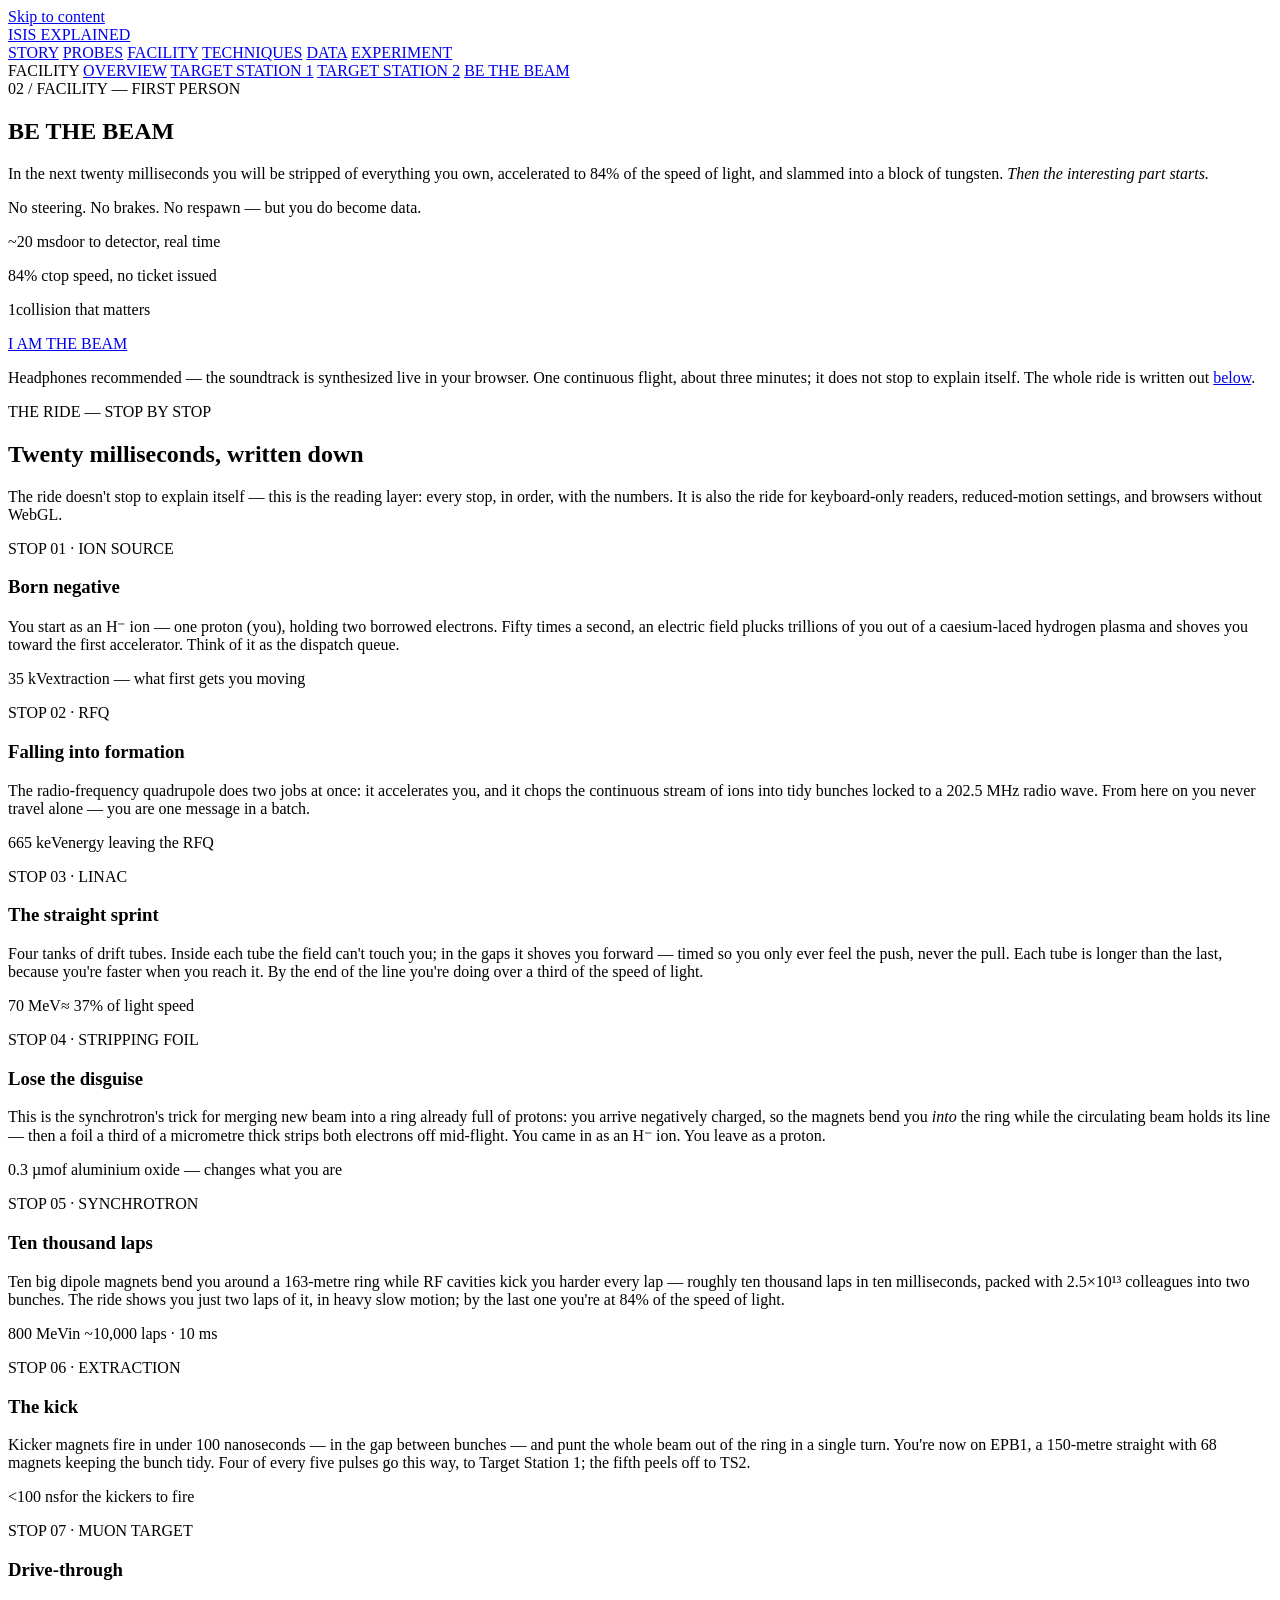
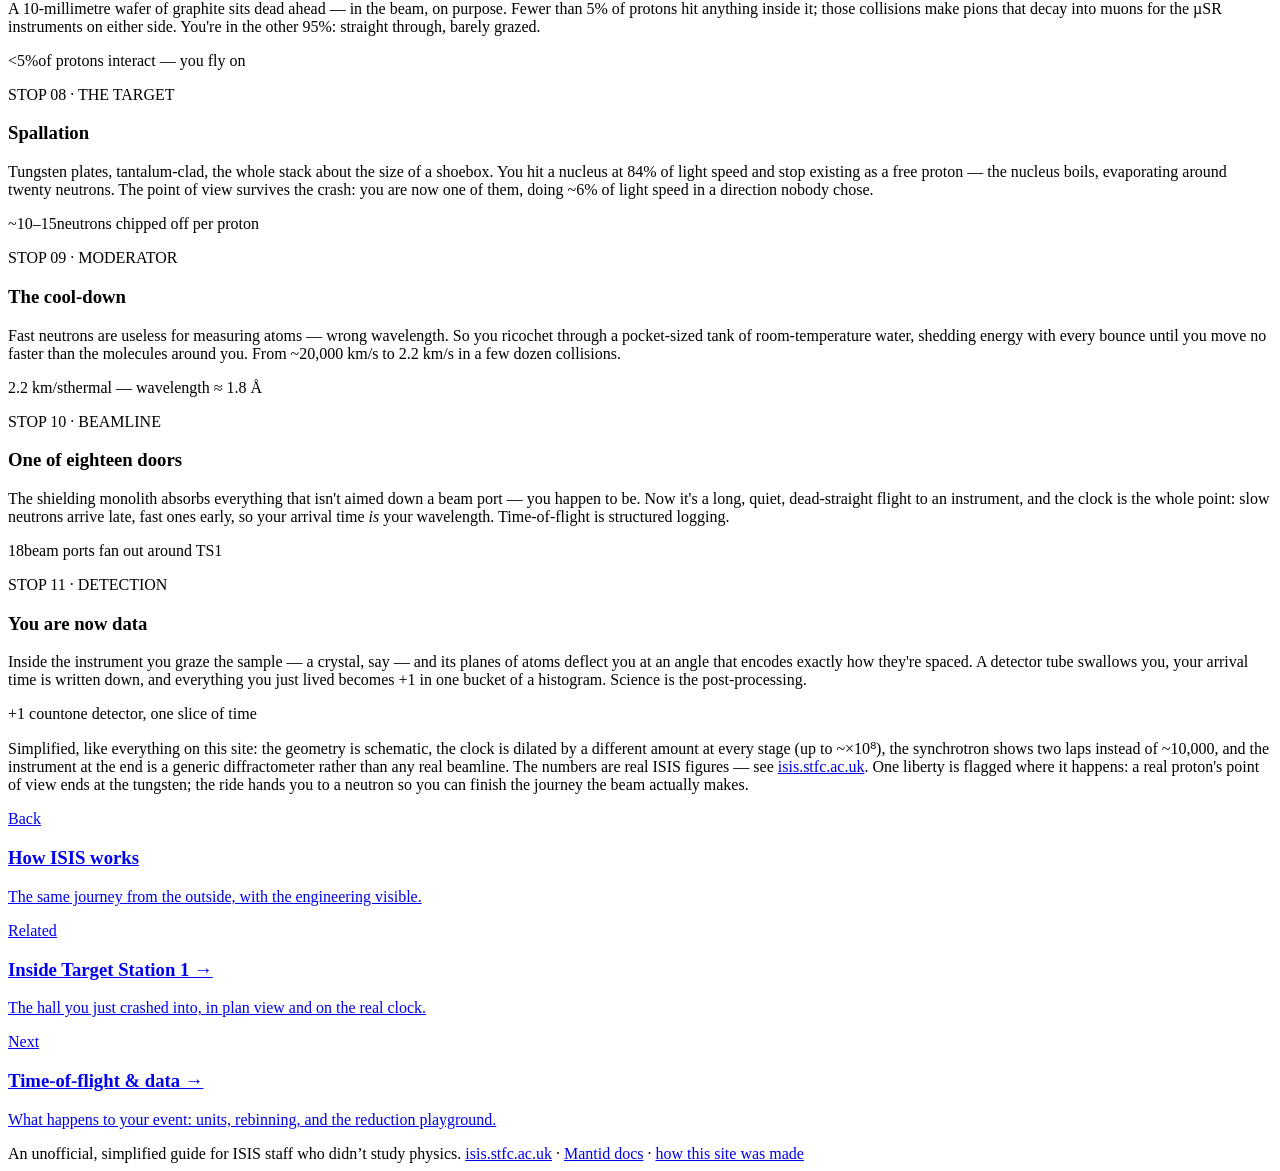
==== bethebeam.html @ 9e974361 "Fix physics accuracy issues raised in #1 Domain review from RichardWaiteSTFC in issue #1, plus a ful" ====
<!DOCTYPE html>
<html lang="en">
<head>
<meta charset="utf-8">
<meta name="viewport" content="width=device-width, initial-scale=1">
<title>BE THE BEAM — ISIS Explained</title>
<meta name="description" content="A first-person ride through ISIS: twenty milliseconds from a caesium-laced plasma to a timestamped detector event, seen from inside the beam. You don't steer. You are the beam.">
<link rel="icon" href="data:image/svg+xml,%3Csvg xmlns='http://www.w3.org/2000/svg' viewBox='0 0 16 16'%3E%3Ccircle cx='8' cy='8' r='6' fill='%23ff5d8f'/%3E%3C/svg%3E">
<link rel="preconnect" href="https://fonts.googleapis.com">
<link rel="preconnect" href="https://fonts.gstatic.com" crossorigin>
<link href="https://fonts.googleapis.com/css2?family=Fraunces:opsz,wght@9..144,400;9..144,550;9..144,650&family=Atkinson+Hyperlegible:wght@400;700&family=IBM+Plex+Mono:wght@400;600&display=swap" rel="stylesheet">
<link rel="stylesheet" href="css/tokens.css">
<link rel="stylesheet" href="css/base.css">
<link rel="stylesheet" href="css/components.css">
<link rel="stylesheet" href="css/bethebeam.css">
<script defer src="js/nav.js"></script>
<script defer src="js/synth.js"></script>
<script defer src="vendor/three.min.js"></script>
<script defer src="js/bethebeam-audio.js"></script>
<script defer src="js/bethebeam-scenes.js"></script>
<script defer src="js/bethebeam.js"></script>
</head>
<body class="btb-page">
<a class="skip-link" href="#main">Skip to content</a>
<header class="site-header">
  <div class="bar">
    <a class="site-title" href="index.html"><span class="pip" aria-hidden="true"></span>ISIS&nbsp;EXPLAINED</a>
    <nav class="site-nav" id="site-nav" aria-label="Site">
      <a href="index.html">STORY</a>
      <a href="probes.html">PROBES</a>
      <a href="facility.html">FACILITY</a>
      <a href="techniques.html">TECHNIQUES</a>
      <a href="data.html">DATA</a>
      <a href="experiment.html">EXPERIMENT</a>
    </nav>
  </div>
</header>
<main id="main">
  <nav class="subnav" aria-label="Facility sections">
    <span class="subnav-label">FACILITY</span>
    <a href="facility.html">OVERVIEW</a>
    <a href="ts1.html">TARGET STATION 1</a>
    <a href="ts2.html">TARGET STATION 2</a>
    <a href="bethebeam.html" aria-current="page">BE THE BEAM</a>
  </nav>

  <!-- ====================== LANDING ====================== -->
  <section class="btb-hero" aria-labelledby="btb-title">
    <div class="btb-hero-grid" aria-hidden="true"></div>
    <div class="btb-hero-beam" aria-hidden="true"></div>
    <div class="btb-hero-inner">
      <span class="kicker">02 / FACILITY — FIRST PERSON</span>
      <h1 id="btb-title" class="btb-title" data-text="BE THE BEAM">BE THE BEAM</h1>
      <p class="btb-lede">In the next twenty milliseconds you will be stripped of everything
        you own, accelerated to 84% of the speed of light, and slammed into a block of
        tungsten. <em>Then the interesting part starts.</em></p>
      <p class="btb-lede-sub">No steering. No brakes. No respawn — but you do become data.</p>

      <div class="btb-hero-stats" role="group" aria-label="Ride numbers">
        <p class="stat"><span class="num">~20 ms</span><span class="label">door to detector, real time</span></p>
        <p class="stat"><span class="num">84% c</span><span class="label">top speed, no ticket issued</span></p>
        <p class="stat"><span class="num">1</span><span class="label">collision that matters</span></p>
      </div>

      <div class="btb-hero-actions">
        <a id="btb-start" class="btn primary btb-cta" href="#storyboard">I AM THE BEAM</a>
        <button id="btb-start-quiet" class="btn ghost btb-cta-quiet" type="button" hidden>enter without sound</button>
      </div>
      <p class="btb-hero-note" id="btb-hero-note">Headphones recommended — the soundtrack is
        synthesized live in your browser. One continuous flight, about three minutes; it does
        not stop to explain itself. The whole ride is written out <a href="#storyboard">below</a>.</p>
    </div>
  </section>

  <!-- ====================== STORYBOARD / TRANSCRIPT ====================== -->
  <section id="storyboard" aria-labelledby="sb-h" class="btb-storyboard">
    <span class="kicker">THE RIDE — STOP BY STOP</span>
    <h2 id="sb-h">Twenty milliseconds, written down</h2>
    <p class="btb-sb-intro">The ride doesn't stop to explain itself — this is the reading
      layer: every stop, in order, with the numbers. It is also the ride for keyboard-only
      readers, reduced-motion settings, and browsers without WebGL.</p>

    <div class="btb-sb-grid">
      <article class="panel sb-stop" id="sb-1">
        <span class="kicker">STOP 01 · ION SOURCE</span>
        <h3>Born negative</h3>
        <p>You start as an H⁻ ion — one proton (you), holding two borrowed electrons. Fifty
          times a second, an electric field plucks trillions of you out of a caesium-laced
          hydrogen plasma and shoves you toward the first accelerator. Think of it as the
          dispatch queue.</p>
        <p class="stat"><span class="num">35 kV</span><span class="label">extraction — what first gets you moving</span></p>
      </article>

      <article class="panel sb-stop" id="sb-2">
        <span class="kicker">STOP 02 · RFQ</span>
        <h3>Falling into formation</h3>
        <p>The radio-frequency quadrupole does two jobs at once: it accelerates you, and it
          chops the continuous stream of ions into tidy bunches locked to a 202.5 MHz radio
          wave. From here on you never travel alone — you are one message in a batch.</p>
        <p class="stat"><span class="num">665 keV</span><span class="label">energy leaving the RFQ</span></p>
      </article>

      <article class="panel sb-stop" id="sb-3">
        <span class="kicker">STOP 03 · LINAC</span>
        <h3>The straight sprint</h3>
        <p>Four tanks of drift tubes. Inside each tube the field can't touch you; in the gaps
          it shoves you forward — timed so you only ever feel the push, never the pull. Each
          tube is longer than the last, because you're faster when you reach it. By the end of
          the line you're doing over a third of the speed of light.</p>
        <p class="stat"><span class="num">70 MeV</span><span class="label">≈ 37% of light speed</span></p>
      </article>

      <article class="panel sb-stop" id="sb-4">
        <span class="kicker">STOP 04 · STRIPPING FOIL</span>
        <h3>Lose the disguise</h3>
        <p>This is the synchrotron's trick for merging new beam into a ring already full of
          protons: you arrive negatively charged, so the magnets bend you <em>into</em> the ring
          while the circulating beam holds its line — then a foil a third of a micrometre thick
          strips both electrons off mid-flight. You came in as an H⁻ ion. You leave as a proton.</p>
        <p class="stat"><span class="num">0.3 µm</span><span class="label">of aluminium oxide — changes what you are</span></p>
      </article>

      <article class="panel sb-stop" id="sb-5">
        <span class="kicker">STOP 05 · SYNCHROTRON</span>
        <h3>Ten thousand laps</h3>
        <p>Ten big dipole magnets bend you around a 163-metre ring while RF cavities kick you
          harder every lap — roughly ten thousand laps in ten milliseconds, packed with 2.5×10¹³
          colleagues into two bunches. The ride shows you just two laps of it, in heavy slow
          motion; by the last one you're at 84% of the speed of light.</p>
        <p class="stat"><span class="num">800 MeV</span><span class="label">in ~10,000 laps · 10 ms</span></p>
      </article>

      <article class="panel sb-stop" id="sb-6">
        <span class="kicker">STOP 06 · EXTRACTION</span>
        <h3>The kick</h3>
        <p>Kicker magnets fire in under 100 nanoseconds — in the gap between bunches — and
          punt the whole beam out of the ring in a single turn. You're now on EPB1, a 150-metre
          straight with 68 magnets keeping the bunch tidy. Four of every five pulses go this
          way, to Target Station 1; the fifth peels off to TS2.</p>
        <p class="stat"><span class="num">&lt;100 ns</span><span class="label">for the kickers to fire</span></p>
      </article>

      <article class="panel sb-stop" id="sb-7">
        <span class="kicker">STOP 07 · MUON TARGET</span>
        <h3>Drive-through</h3>
        <p>A 10-millimetre wafer of graphite sits dead ahead — in the beam, on purpose. Fewer
          than 5% of protons hit anything inside it; those collisions make pions that decay
          into muons for the µSR instruments on either side. You're in the other 95%: straight
          through, barely grazed.</p>
        <p class="stat"><span class="num">&lt;5%</span><span class="label">of protons interact — you fly on</span></p>
      </article>

      <article class="panel sb-stop" id="sb-8">
        <span class="kicker">STOP 08 · THE TARGET</span>
        <h3>Spallation</h3>
        <p>Tungsten plates, tantalum-clad, the whole stack about the size of a shoebox. You hit
          a nucleus at 84% of light speed and stop existing as a free proton — the nucleus
          boils, evaporating around twenty neutrons. The point of view survives the crash:
          you are now one of them, doing ~6% of light speed in a direction nobody chose.</p>
        <p class="stat"><span class="num">~10–15</span><span class="label">neutrons chipped off per proton</span></p>
      </article>

      <article class="panel sb-stop" id="sb-9">
        <span class="kicker">STOP 09 · MODERATOR</span>
        <h3>The cool-down</h3>
        <p>Fast neutrons are useless for measuring atoms — wrong wavelength. So you ricochet
          through a pocket-sized tank of room-temperature water, shedding energy with every
          bounce until you move no faster than the molecules around you. From ~20,000 km/s to
          2.2 km/s in a few dozen collisions.</p>
        <p class="stat"><span class="num">2.2 km/s</span><span class="label">thermal — wavelength ≈ 1.8 Å</span></p>
      </article>

      <article class="panel sb-stop" id="sb-10">
        <span class="kicker">STOP 10 · BEAMLINE</span>
        <h3>One of eighteen doors</h3>
        <p>The shielding monolith absorbs everything that isn't aimed down a beam port — you
          happen to be. Now it's a long, quiet, dead-straight flight to an instrument, and the
          clock is the whole point: slow neutrons arrive late, fast ones early, so your arrival
          time <em>is</em> your wavelength. Time-of-flight is structured logging.</p>
        <p class="stat"><span class="num">18</span><span class="label">beam ports fan out around TS1</span></p>
      </article>

      <article class="panel sb-stop" id="sb-11">
        <span class="kicker">STOP 11 · DETECTION</span>
        <h3>You are now data</h3>
        <p>Inside the instrument you graze the sample — a crystal, say — and its planes of
          atoms deflect you at an angle that encodes exactly how they're spaced. A detector
          tube swallows you, your arrival time is written down, and everything you just lived
          becomes +1 in one bucket of a histogram. Science is the post-processing.</p>
        <p class="stat"><span class="num">+1 count</span><span class="label">one detector, one slice of time</span></p>
      </article>
    </div>

    <p class="footnote">Simplified, like everything on this site: the geometry is schematic,
      the clock is dilated by a different amount at every stage (up to ~×10⁸), the synchrotron
      shows two laps instead of ~10,000, and the instrument at the end is a generic
      diffractometer rather than any real beamline. The numbers are real ISIS figures — see
      <a href="https://www.isis.stfc.ac.uk/" rel="external">isis.stfc.ac.uk</a>. One liberty is
      flagged where it happens: a real proton's point of view ends at the tungsten; the ride
      hands you to a neutron so you can finish the journey the beam actually makes.</p>
  </section>

  <nav class="card-grid" aria-label="Continue exploring" style="margin-top: var(--sp-6)">
    <a class="cta-card" href="facility.html"><span class="kicker">Back</span><h3>How ISIS works</h3><p>The same journey from the outside, with the engineering visible.</p></a>
    <a class="cta-card" href="ts1.html"><span class="kicker">Related</span><h3>Inside Target Station 1 →</h3><p>The hall you just crashed into, in plan view and on the real clock.</p></a>
    <a class="cta-card" href="data.html"><span class="kicker">Next</span><h3>Time-of-flight &amp; data →</h3><p>What happens to your event: units, rebinning, and the reduction playground.</p></a>
  </nav>
</main>

<!-- ====================== RIDE OVERLAY (JS only) ======================
     Lives outside <main> on purpose: main { z-index: 1 } creates a stacking
     context that would trap the overlay below the sticky site header. -->
<div id="btb-overlay" class="btb-overlay" role="dialog" aria-modal="true" aria-label="BE THE BEAM — first-person ride" tabindex="-1" hidden>
  <canvas id="btb-canvas" role="img" aria-label="First-person animated view from inside the ISIS beam. Each stop is described in the panel that follows it; the same stop descriptions appear in the storyboard on the page."></canvas>
  <div class="btb-flash" id="btb-flash" aria-hidden="true"></div>
  <div class="btb-vignette" id="btb-vignette" aria-hidden="true"></div>

  <div class="btb-hud">
    <div class="btb-hud-top">
      <p class="btb-loc" id="btb-loc" aria-live="polite"></p>
      <div class="btb-hud-buttons">
        <button class="btn ghost btb-hud-btn" id="btb-mute" type="button" aria-pressed="false">MUTE</button>
        <button class="btn ghost btb-hud-btn" id="btb-exit" type="button">EXIT&nbsp;<span aria-hidden="true">[ESC]</span></button>
      </div>
    </div>

    <p class="btb-sub" id="btb-sub" aria-hidden="true"></p>

    <div class="btb-hud-bottom">
      <div class="btb-readouts" aria-hidden="true">
        <span class="btb-ro">YOU <b id="ro-you">H⁻</b></span>
        <span class="btb-ro">ENERGY <b id="ro-energy">—</b></span>
        <span class="btb-ro btb-ro-speed">SPEED <b id="ro-speed">—</b>
          <span class="btb-speedbar"><span id="ro-speedfill"></span></span></span>
        <span class="btb-ro">CLOCK <b id="ro-clock">0.0 µs</b></span>
        <span class="btb-ro" id="ro-extra-wrap" hidden>LAP <b id="ro-extra">—</b></span>
      </div>
      <nav class="btb-rail" id="btb-rail" aria-label="Ride stops"></nav>
      <p class="btb-keys" aria-hidden="true">SPACE pause · ← → skip stops · M mute</p>
    </div>
  </div>

  <!-- minimap: the facility.html plan, miniaturized — decorative; the
       location label above is the accessible position readout -->
  <div class="btb-map" aria-hidden="true">
    <span class="btb-map-title">YOU ARE HERE</span>
    <svg viewBox="0 0 220 150">
      <path class="bm-route" d="M8,118 H78 L85.6,88.4"/>
      <circle class="bm-route" cx="104" cy="70" r="26"/>
      <path class="bm-route" d="M130,70 H186"/>
      <path class="bm-route bm-dim" d="M150,70 L168,104"/>
      <rect class="bm-block bm-dim" x="160" y="104" width="20" height="13"/>
      <rect class="bm-block" x="186" y="60" width="20" height="20"/>
      <path class="bm-route" d="M196,80 L213,100"/>
      <path class="bm-route" d="M213,100 L217.5,100.8"/>
      <circle class="bm-poi" cx="160" cy="70" r="2"/>
      <circle class="bm-poi bm-poi-det" cx="217.5" cy="100.8" r="2.4"/>
      <text x="8" y="131">SOURCE</text>
      <text x="48" y="131">LINAC</text>
      <text x="104" y="73" text-anchor="middle">RING</text>
      <text x="160" y="62" text-anchor="middle">µ</text>
      <text x="196" y="55" text-anchor="middle">TS1</text>
      <text class="bm-dim" x="170" y="128" text-anchor="middle">TS2</text>
      <text x="213" y="114" text-anchor="end">DETECTOR</text>
      <circle id="bm-halo" cx="8" cy="118" r="6"/>
      <circle id="bm-dot" cx="8" cy="118" r="2.4"/>
    </svg>
  </div>

  <div class="btb-end" id="btb-end" hidden>
    <div class="btb-term" role="group" aria-label="Your detector event">
      <p class="btb-term-line">ISIS · TS1 · beamline N5 · run 51440</p>
      <p class="btb-term-line btb-term-event" id="btb-term-event"></p>
      <p class="btb-term-line btb-term-note">// you are one event among ~5×10¹⁴ neutrons made in this
        pulse alone. every dot in every spectrum lived this ride.</p>
    </div>
    <div class="btb-end-actions">
      <button class="btn primary" id="btb-again" type="button">RIDE AGAIN</button>
      <a class="btn" href="data.html">WHAT HAPPENS TO YOUR EVENT →</a>
      <button class="btn ghost" id="btb-end-exit" type="button">BACK TO THE PAGE</button>
    </div>
  </div>
</div>

<footer class="site-footer">
  <div class="bar">
    <span>An unofficial, simplified guide for ISIS staff who didn’t study physics.</span>
    <span><a href="https://www.isis.stfc.ac.uk/" rel="external">isis.stfc.ac.uk</a> · <a href="https://docs.mantidproject.org/nightly/" rel="external">Mantid docs</a> · <a href="how.html">how this site was made</a></span>
  </div>
</footer>
</body>
</html>
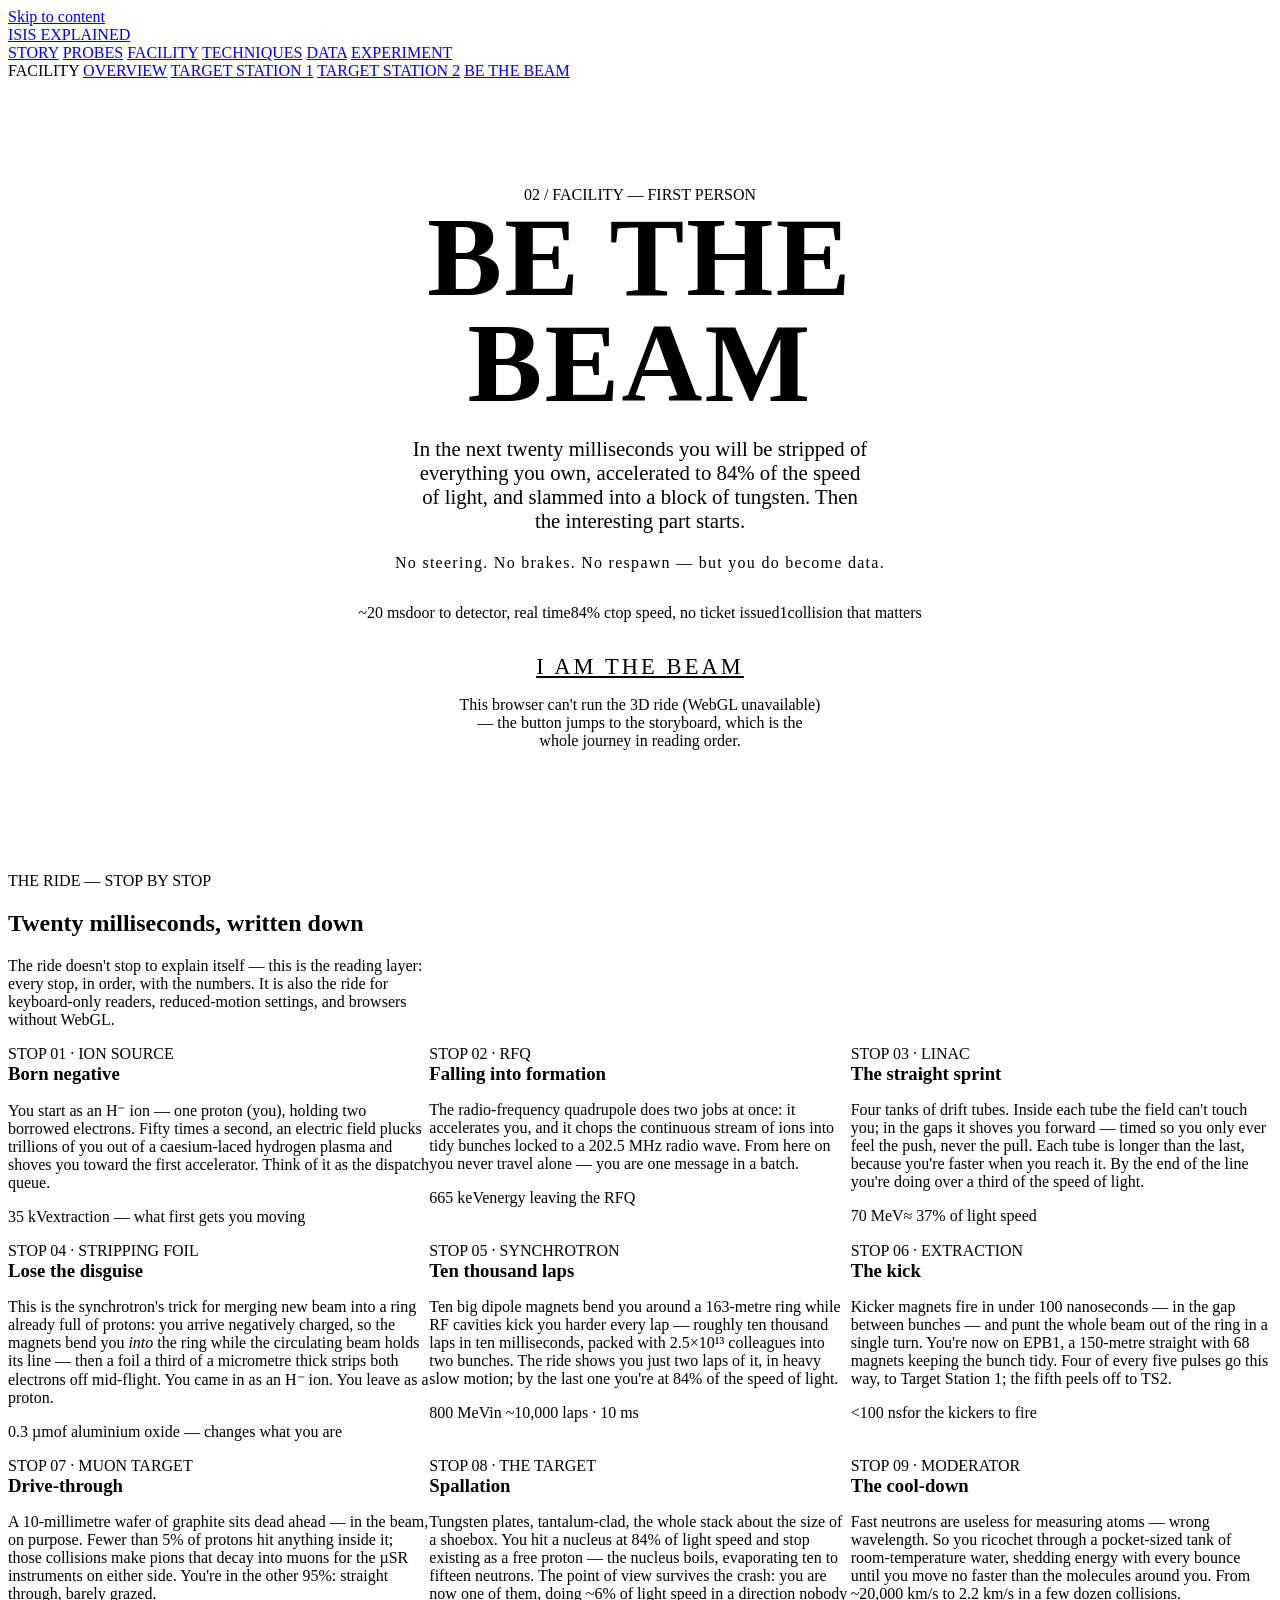
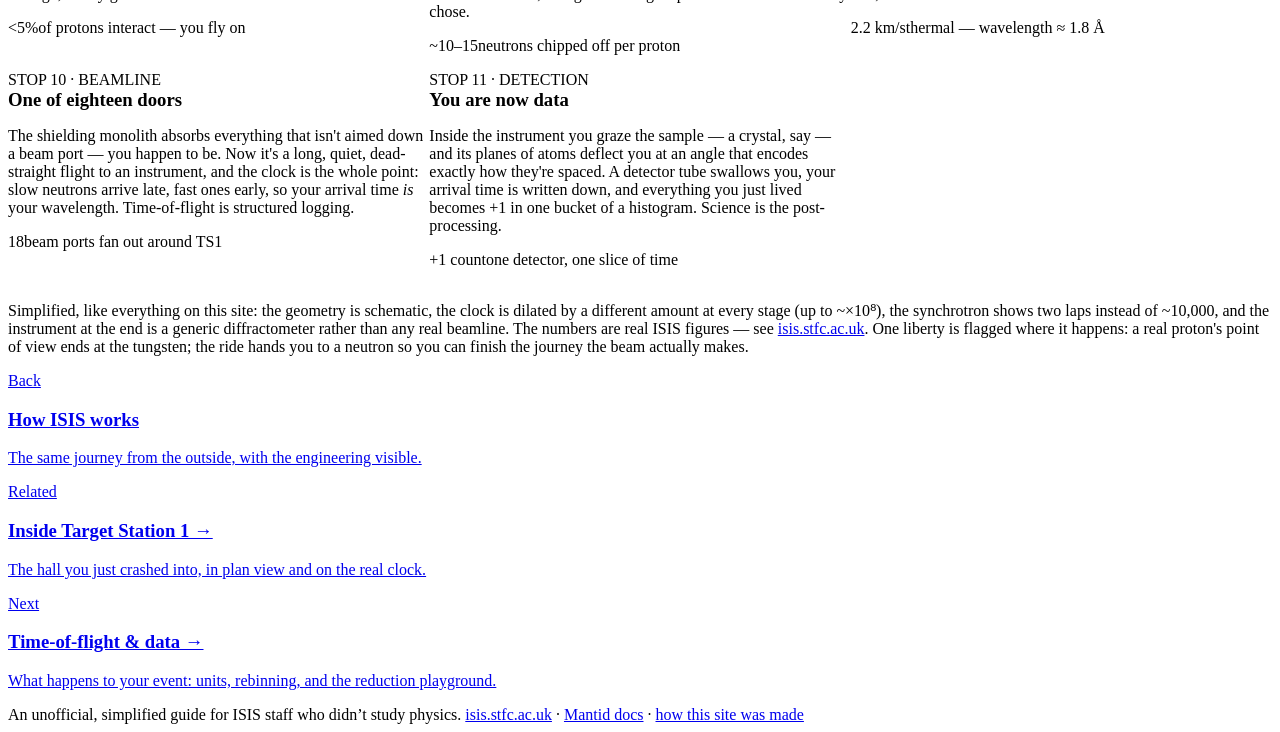
==== commit cf3cfc19: "BE THE BEAM: fix boundary flips, backward dissolves, whips + readability Instrumented lookAt in-brow" ====
--- a/bethebeam.html
+++ b/bethebeam.html
@@ -155,7 +155,7 @@
         <h3>Spallation</h3>
         <p>Tungsten plates, tantalum-clad, the whole stack about the size of a shoebox. You hit
           a nucleus at 84% of light speed and stop existing as a free proton — the nucleus
-          boils, evaporating around twenty neutrons. The point of view survives the crash:
+          boils, evaporating ten to fifteen neutrons. The point of view survives the crash:
           you are now one of them, doing ~6% of light speed in a direction nobody chose.</p>
         <p class="stat"><span class="num">~10–15</span><span class="label">neutrons chipped off per proton</span></p>
       </article>
@@ -271,7 +271,7 @@
     <div class="btb-term" role="group" aria-label="Your detector event">
       <p class="btb-term-line">ISIS · TS1 · beamline N5 · run 51440</p>
       <p class="btb-term-line btb-term-event" id="btb-term-event"></p>
-      <p class="btb-term-line btb-term-note">// you are one event among ~5×10¹⁴ neutrons made in this
+      <p class="btb-term-line btb-term-note">// you are one event among ~4×10¹⁴ neutrons made in this
         pulse alone. every dot in every spectrum lived this ride.</p>
     </div>
     <div class="btb-end-actions">
--- a/css/bethebeam.css
+++ b/css/bethebeam.css
@@ -0,0 +1,466 @@
+/* BE THE BEAM — page-scoped styles (bethebeam.html only).
+   Cyberpunk read on the existing control-room palette: proton pink × neutron
+   cyan neon, mono display type, a framed "containment field" hero, and the
+   full-viewport ride overlay (HUD, chapter card, progress rail, end terminal).
+   All decorative motion is gated behind prefers-reduced-motion. */
+
+/* ====================== LANDING ====================== */
+
+.btb-hero {
+  position: relative;
+  overflow: hidden;
+  min-height: min(88svh, 56rem);
+  display: grid;
+  place-items: center;
+  text-align: center;
+  padding: var(--sp-5) var(--sp-3);
+  border: 1px solid var(--line);
+  border-radius: var(--radius-lg);
+  background:
+    radial-gradient(60rem 30rem at 50% 120%, color-mix(in oklab, var(--proton) 14%, transparent), transparent 70%),
+    radial-gradient(50rem 26rem at 50% -30%, color-mix(in oklab, var(--neutron) 12%, transparent), transparent 70%),
+    var(--bg-deep);
+}
+/* corner brackets, same grammar as .figure-frame */
+.btb-hero::before, .btb-hero::after {
+  content: "";
+  position: absolute;
+  width: 22px; height: 22px;
+  border: 0 solid var(--proton);
+  opacity: 0.9;
+}
+.btb-hero::before { top: -1px; left: -1px; border-width: 2px 0 0 2px; }
+.btb-hero::after { bottom: -1px; right: -1px; border-width: 0 2px 2px 0; }
+
+.btb-hero-grid {
+  position: absolute; inset: 0;
+  background-image:
+    linear-gradient(var(--line) 1px, transparent 1px),
+    linear-gradient(90deg, var(--line) 1px, transparent 1px);
+  background-size: 44px 44px;
+  opacity: 0.28;
+  -webkit-mask-image: radial-gradient(70% 70% at 50% 50%, #000 30%, transparent 100%);
+  mask-image: radial-gradient(70% 70% at 50% 50%, #000 30%, transparent 100%);
+}
+.btb-hero-beam {
+  position: absolute;
+  left: 0; right: 0; top: 58%;
+  height: 2px;
+  background: linear-gradient(90deg, transparent, var(--proton) 18%, var(--proton) 82%, transparent);
+  opacity: 0.5;
+  box-shadow: 0 0 14px color-mix(in oklab, var(--proton) 55%, transparent);
+}
+.btb-hero-beam::after {
+  content: "";
+  position: absolute;
+  top: -3px; left: -12%;
+  width: 9rem; height: 8px;
+  border-radius: 999px;
+  background: radial-gradient(closest-side, #fff, var(--proton) 45%, transparent);
+  filter: blur(1px);
+  opacity: 0;
+}
+@media (prefers-reduced-motion: no-preference) {
+  .btb-hero-beam::after { animation: btb-pulse-fly 3.4s cubic-bezier(0.6, 0, 0.9, 1) infinite; }
+  @keyframes btb-pulse-fly {
+    0% { left: -12%; opacity: 0; }
+    8% { opacity: 1; }
+    92% { opacity: 1; }
+    100% { left: 104%; opacity: 0; }
+  }
+}
+
+.btb-hero-inner { position: relative; max-width: 50rem; }
+.btb-hero-inner > .kicker { color: var(--proton); }
+
+.btb-title {
+  font-family: var(--font-mono);
+  font-weight: 600;
+  font-size: clamp(2.5rem, 1rem + 9vw, 7rem);
+  line-height: 0.95;
+  letter-spacing: 0.02em;
+  margin-block: var(--sp-3);
+  color: var(--text-100);
+  text-shadow:
+    0 0 22px color-mix(in oklab, var(--proton) 55%, transparent),
+    0 0 60px color-mix(in oklab, var(--proton) 30%, transparent);
+}
+/* chromatic-split glitch — decorative only */
+@media (prefers-reduced-motion: no-preference) {
+  .btb-title { position: relative; }
+  .btb-title::before, .btb-title::after {
+    content: attr(data-text);
+    position: absolute;
+    inset: 0;
+    pointer-events: none;
+    opacity: 0;
+    text-shadow: none;
+  }
+  .btb-title::before { color: var(--neutron); animation: btb-glitch-a 5.2s steps(1) infinite; }
+  .btb-title::after { color: var(--proton); animation: btb-glitch-b 5.2s steps(1) infinite; }
+  @keyframes btb-glitch-a {
+    0%, 92.4% { opacity: 0; transform: none; clip-path: none; }
+    92.5% { opacity: 0.85; transform: translate(-4px, 2px); clip-path: inset(12% 0 58% 0); }
+    93.6% { opacity: 0.85; transform: translate(3px, -1px); clip-path: inset(62% 0 8% 0); }
+    94.8%, 100% { opacity: 0; transform: none; clip-path: none; }
+  }
+  @keyframes btb-glitch-b {
+    0%, 92.4% { opacity: 0; transform: none; clip-path: none; }
+    92.5% { opacity: 0.85; transform: translate(4px, -2px); clip-path: inset(55% 0 18% 0); }
+    93.6% { opacity: 0.85; transform: translate(-3px, 1px); clip-path: inset(4% 0 72% 0); }
+    94.8%, 100% { opacity: 0; transform: none; clip-path: none; }
+  }
+}
+
+.btb-lede {
+  font-size: clamp(1.05rem, 0.95rem + 0.6vw, 1.3rem);
+  color: var(--text-300);
+  max-width: 44ch;
+  margin-inline: auto;
+}
+.btb-lede em { color: var(--text-100); font-style: normal; border-bottom: 1px solid var(--proton); }
+.btb-lede-sub {
+  margin-top: var(--sp-2);
+  font-family: var(--font-mono);
+  font-size: var(--fs-small);
+  letter-spacing: 0.08em;
+  color: var(--text-500);
+}
+
+.btb-hero-stats {
+  display: flex;
+  flex-wrap: wrap;
+  justify-content: center;
+  gap: var(--sp-2) var(--sp-5);
+  margin-block: var(--sp-4);
+}
+
+.btb-hero-actions {
+  display: flex;
+  flex-direction: column;
+  align-items: center;
+  gap: var(--sp-2);
+}
+.btb-cta {
+  font-family: var(--font-mono);
+  font-size: clamp(1.05rem, 0.9rem + 1vw, 1.4rem);
+  letter-spacing: 0.14em;
+  padding: 1rem 2.6rem;
+  background: var(--proton);
+  border-color: var(--proton);
+  color: var(--ink-950);
+  box-shadow:
+    0 0 24px color-mix(in oklab, var(--proton) 45%, transparent),
+    0 0 80px color-mix(in oklab, var(--proton) 22%, transparent);
+}
+.btb-cta:hover {
+  background: color-mix(in oklab, var(--proton) 80%, #fff);
+  border-color: color-mix(in oklab, var(--proton) 80%, #fff);
+  color: var(--ink-950);
+}
+.btb-cta-quiet { font-family: var(--font-mono); font-size: var(--fs-tiny); letter-spacing: 0.12em; }
+.btb-hero-note {
+  margin-top: var(--sp-3);
+  font-size: var(--fs-tiny);
+  color: var(--text-500);
+  max-width: 46ch;
+  margin-inline: auto;
+}
+
+/* ====================== RIDE OVERLAY ====================== */
+
+.btb-overlay {
+  position: fixed;
+  inset: 0;
+  z-index: 80;
+  background: #02040a;
+}
+/* author display rules (grid, etc.) must never resurrect [hidden] elements */
+.btb-overlay[hidden], .btb-overlay [hidden] { display: none !important; }
+.btb-overlay canvas {
+  position: absolute;
+  inset: 0;
+  width: 100%;
+  height: 100%;
+}
+.btb-flash {
+  position: absolute; inset: 0;
+  background: #fff;
+  opacity: 0;
+  pointer-events: none;
+  transition: opacity 0.8s ease-out;
+}
+.btb-flash.now { transition: none; }
+.btb-vignette {
+  position: absolute; inset: 0;
+  pointer-events: none;
+  background: radial-gradient(120% 90% at 50% 50%, transparent 55%, var(--btb-tint, transparent) 130%);
+  opacity: 0.6;
+  /* tint switches are instant by design — they happen behind a white flash */
+  transition: opacity 1s linear;
+}
+.btb-overlay:focus { outline: none; }  /* programmatic focus target (tabindex="-1") only */
+
+.btb-hud {
+  position: absolute;
+  inset: 0;
+  display: flex;
+  flex-direction: column;
+  padding: var(--sp-3);
+  pointer-events: none;
+  font-family: var(--font-mono);
+}
+.btb-hud button, .btb-rail { pointer-events: auto; }
+
+.btb-hud-top {
+  display: flex;
+  justify-content: space-between;
+  align-items: flex-start;
+  gap: var(--sp-2);
+}
+.btb-loc {
+  font-size: var(--fs-small);
+  letter-spacing: 0.16em;
+  color: var(--text-100);
+  text-shadow: 0 0 12px color-mix(in oklab, var(--neutron) 50%, transparent);
+  padding-top: 0.4rem;
+}
+.btb-hud-buttons { display: flex; gap: var(--sp-1); }
+.btb-hud-btn {
+  font-size: var(--fs-tiny);
+  letter-spacing: 0.1em;
+  min-block-size: 44px;
+  background: color-mix(in oklab, var(--ink-900) 65%, transparent);
+  backdrop-filter: blur(6px);
+}
+#btb-mute[aria-pressed="true"] {
+  color: var(--proton);
+  border-color: var(--proton);
+  text-decoration: line-through;
+}
+
+.btb-sub {
+  margin-top: auto;
+  max-width: none;   /* base.css caps p at 62ch, which would pin the strip left */
+  text-align: center;
+  font-size: clamp(0.95rem, 0.85rem + 0.45vw, 1.2rem);
+  letter-spacing: 0.1em;
+  color: var(--text-100);
+  text-shadow:
+    0 1px 3px rgb(0 0 0 / 0.95),
+    0 0 12px rgb(0 0 0 / 0.9),
+    0 0 28px rgb(0 0 0 / 0.7);
+  min-height: 1.4em;
+  opacity: 0;
+  transition: opacity 0.5s ease;
+  padding-inline: var(--sp-3);
+}
+.btb-sub.show { opacity: 1; }
+
+.btb-hud-bottom {
+  margin-top: var(--sp-2);
+  display: grid;
+  gap: var(--sp-2);
+  justify-items: center;
+}
+.btb-readouts {
+  display: flex;
+  flex-wrap: wrap;
+  justify-content: center;
+  gap: var(--sp-1) var(--sp-3);
+  font-size: var(--fs-tiny);
+  letter-spacing: 0.1em;
+  color: var(--text-500);
+  background: color-mix(in oklab, var(--ink-900) 65%, transparent);
+  backdrop-filter: blur(6px);
+  border-radius: 999px;
+  padding: 0.35rem 1.1rem;
+}
+.btb-readouts b {
+  color: var(--text-100);
+  font-weight: 600;
+  font-variant-numeric: tabular-nums;
+  display: inline-block;
+  min-width: 7.5ch;
+  text-align: left;
+  margin-left: 0.5ch;
+}
+.btb-ro-speed { display: inline-flex; align-items: center; }
+.btb-speedbar {
+  inline-size: 8rem;
+  block-size: 4px;
+  margin-left: 0.75ch;
+  border-radius: 999px;
+  background: var(--ink-700);
+  overflow: hidden;
+}
+.btb-speedbar > span {
+  display: block;
+  block-size: 100%;
+  inline-size: 0%;
+  background: linear-gradient(90deg, var(--neutron), var(--proton));
+  box-shadow: 0 0 8px color-mix(in oklab, var(--proton) 60%, transparent);
+}
+
+.btb-rail {
+  display: flex;
+  align-items: center;
+  gap: 0.1rem;
+  background: color-mix(in oklab, var(--ink-900) 55%, transparent);
+  border: 1px solid var(--line);
+  border-radius: 999px;
+  padding-inline: var(--sp-1);
+  backdrop-filter: blur(6px);
+}
+.btb-rail button {
+  background: none;
+  border: 0;
+  cursor: pointer;
+  color: var(--text-500);
+  font-family: var(--font-mono);
+  font-size: var(--fs-tiny);
+  min-inline-size: 44px;
+  min-block-size: 44px;
+  display: grid;
+  place-items: center;
+}
+.btb-rail .btb-dot::before {
+  content: "";
+  inline-size: 9px;
+  block-size: 9px;
+  border-radius: 50%;
+  border: 1px solid var(--line-bright);
+  background: transparent;
+  transition: background-color 0.2s ease, box-shadow 0.2s ease;
+}
+.btb-rail .btb-dot.done::before { background: var(--text-500); border-color: var(--text-500); }
+.btb-rail .btb-dot[aria-current="step"]::before {
+  background: var(--proton);
+  border-color: var(--proton);
+  box-shadow: 0 0 10px var(--proton);
+}
+.btb-rail .btb-dot:hover::before,
+.btb-rail .btb-dot:focus-visible::before { border-color: var(--text-100); }
+.btb-rail .btb-rail-count { padding-inline: var(--sp-1); color: var(--text-300); letter-spacing: 0.1em; }
+.btb-rail .btb-rail-step { color: var(--text-300); }
+.btb-rail .btb-rail-step:hover, .btb-rail .btb-rail-step:focus-visible { color: var(--text-100); }
+
+.btb-keys {
+  font-size: var(--fs-tiny);
+  letter-spacing: 0.08em;
+  color: var(--text-300);
+  background: color-mix(in oklab, var(--ink-900) 65%, transparent);
+  backdrop-filter: blur(6px);
+  border-radius: 999px;
+  padding: 0.2rem 0.9rem;
+}
+
+/* minimap — bottom-right corner */
+.btb-map {
+  position: absolute;
+  right: var(--sp-3);
+  bottom: var(--sp-3);
+  width: 13rem;
+  padding: var(--sp-1) var(--sp-2) var(--sp-2);
+  background: color-mix(in oklab, var(--ink-900) 65%, transparent);
+  backdrop-filter: blur(6px);
+  border: 1px solid var(--line);
+  border-radius: var(--radius);
+}
+.btb-map-title {
+  display: block;
+  font-size: 0.62rem;
+  letter-spacing: 0.18em;
+  color: var(--text-500);
+  margin-bottom: 0.2rem;
+}
+.btb-map svg { display: block; width: 100%; height: auto; }
+.btb-map text { font: 600 7.5px var(--font-mono); fill: var(--text-500); letter-spacing: 0.06em; }
+.bm-route { fill: none; stroke: var(--line-bright); stroke-width: 1.4; }
+.bm-block { fill: none; stroke: var(--line-bright); stroke-width: 1.4; }
+.bm-dim { opacity: 0.45; }
+.bm-poi { fill: var(--muon); }
+.bm-poi-det { fill: var(--ok); }
+#bm-dot { fill: var(--neutron); }
+#bm-halo { fill: var(--neutron); opacity: 0.3; }
+@media (prefers-reduced-motion: no-preference) {
+  #bm-halo {
+    transform-box: fill-box;
+    transform-origin: center;
+    animation: bm-halo-pulse 1.6s ease-in-out infinite;
+  }
+  @keyframes bm-halo-pulse { 50% { transform: scale(1.7); opacity: 0.12; } }
+}
+
+/* base .btn computes to ~42px — the project tap-target bar is 44px */
+.btb-end-actions .btn, .btb-cta-quiet { min-block-size: 44px; }
+
+/* end terminal */
+.btb-end {
+  position: absolute;
+  inset: 0;
+  display: grid;
+  place-content: center;
+  gap: var(--sp-4);
+  padding: var(--sp-3);
+  background: color-mix(in oklab, #02040a 78%, transparent);
+  backdrop-filter: blur(4px);
+}
+.btb-term {
+  font-family: var(--font-mono);
+  font-size: var(--fs-small);
+  background: #04070f;
+  border: 1px solid var(--line-bright);
+  border-radius: var(--radius);
+  box-shadow: 0 0 40px color-mix(in oklab, var(--ok) 14%, transparent);
+  padding: var(--sp-3) var(--sp-4);
+  max-width: 44rem;
+}
+.btb-term-line { color: var(--text-500); letter-spacing: 0.06em; }
+.btb-term-line + .btb-term-line { margin-top: var(--sp-2); }
+.btb-term-event { color: var(--ok); font-weight: 600; }
+.btb-term-event::after { content: "▌"; }
+@media (prefers-reduced-motion: no-preference) {
+  .btb-term-event::after { animation: btb-caret 1.1s steps(1) infinite; }
+  @keyframes btb-caret { 50% { opacity: 0; } }
+}
+.btb-term-note { font-size: var(--fs-tiny); }
+.btb-end-actions {
+  display: flex;
+  flex-wrap: wrap;
+  justify-content: center;
+  gap: var(--sp-2);
+}
+.btb-end-actions .btn { font-family: var(--font-mono); letter-spacing: 0.1em; }
+
+/* ====================== STORYBOARD ====================== */
+
+.btb-sb-intro { max-width: 52ch; color: var(--text-300); margin-top: var(--sp-2); }
+.btb-sb-grid {
+  display: grid;
+  grid-template-columns: repeat(auto-fit, minmax(min(20rem, 100%), 1fr));
+  gap: var(--sp-3);
+  margin-top: var(--sp-4);
+}
+.sb-stop h3 { margin-block: var(--sp-1); }
+.sb-stop p { font-size: var(--fs-small); color: var(--text-300); }
+.sb-stop .stat { margin-top: var(--sp-2); }
+
+/* ====================== NARROW SCREENS ====================== */
+
+@media (max-width: 56rem) {
+  .btb-map { display: none; }   /* the loc label carries position on small screens */
+}
+@media (max-width: 44rem) {
+  .btb-hero { min-height: 78svh; }
+  .btb-keys { display: none; }
+  .btb-loc { font-size: 0.7rem; letter-spacing: 0.1em; max-width: 50%; }
+  .btb-rail .btb-dot { display: none; }   /* 11×44px dots can't fit; prev/next + counter take over */
+  .btb-readouts { font-size: 0.7rem; gap: var(--sp-1) var(--sp-2); }
+  .btb-readouts b { min-width: 6ch; }
+  .btb-speedbar { inline-size: 4.5rem; }
+  .btb-hud { padding: var(--sp-2); }
+}
+@media (min-width: 44.01rem) {
+  .btb-rail .btb-rail-count { display: none; } /* counter is the narrow-screen affordance */
+}
